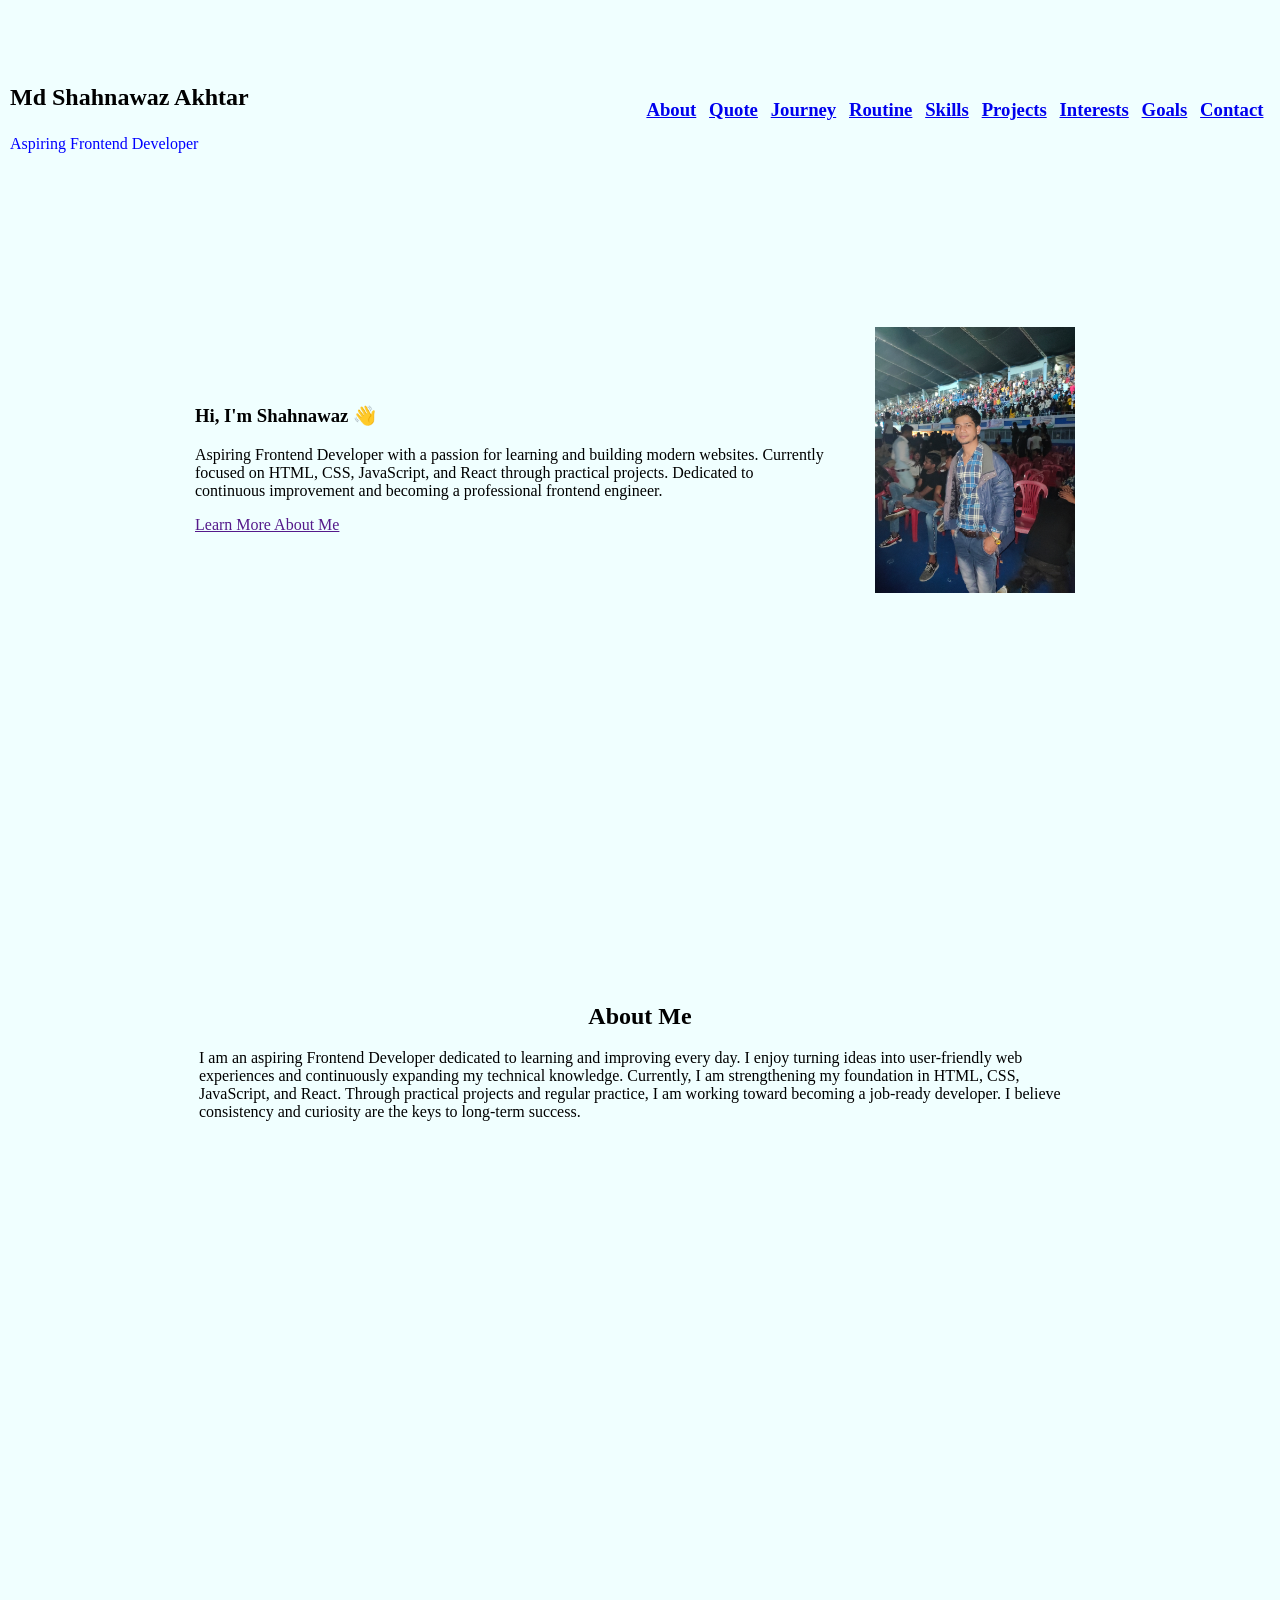
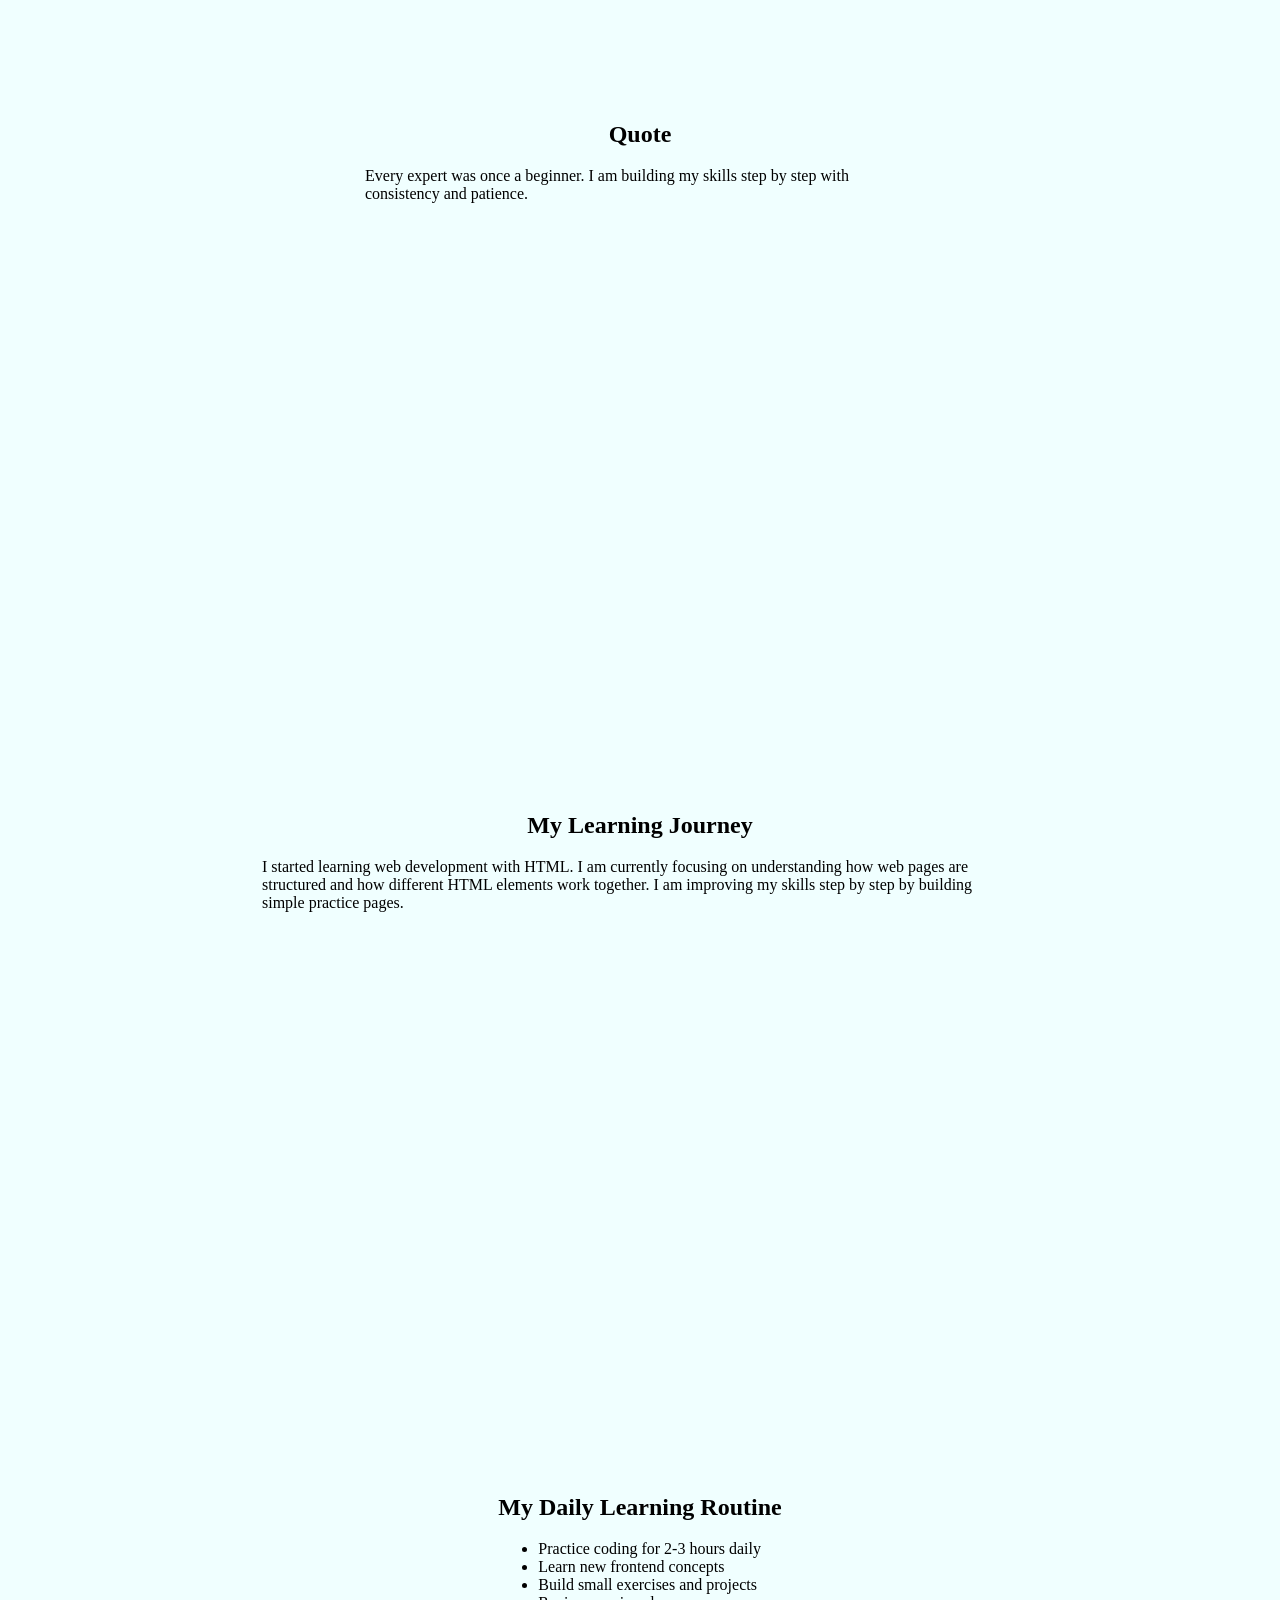
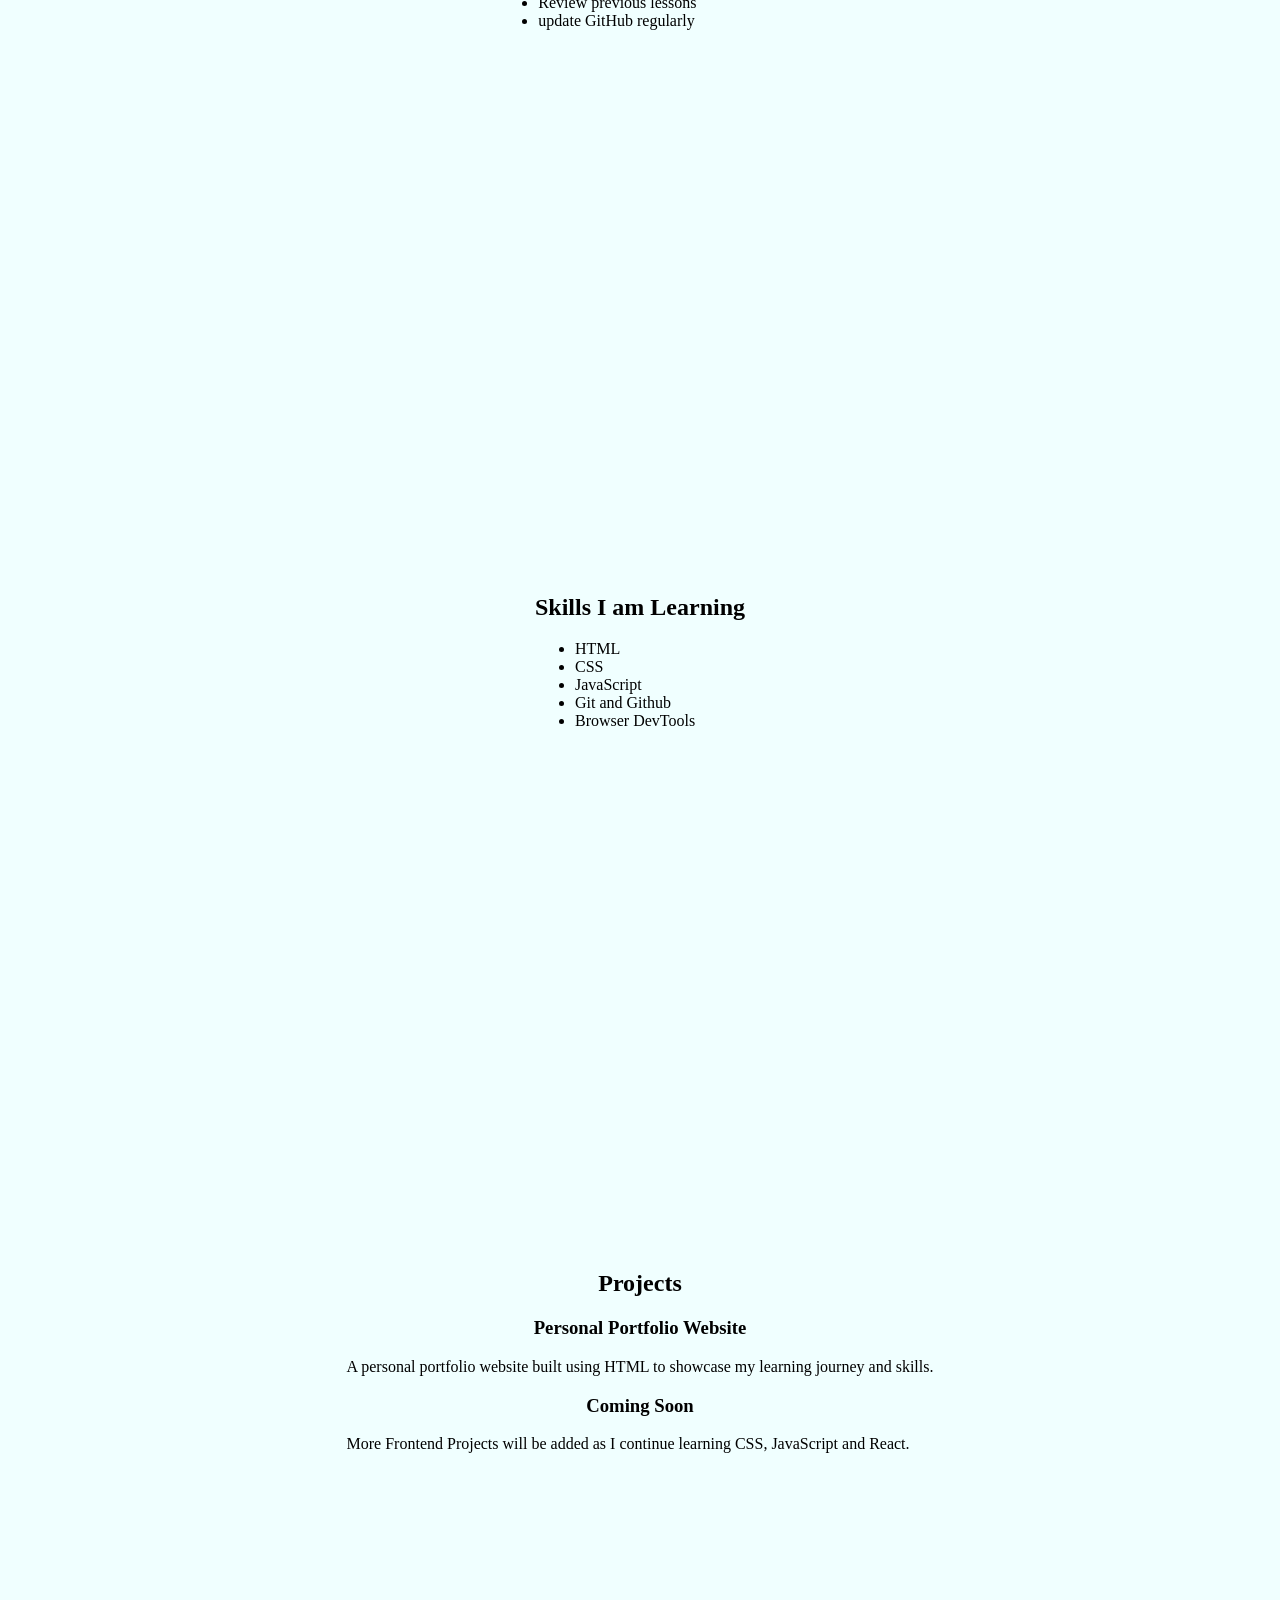
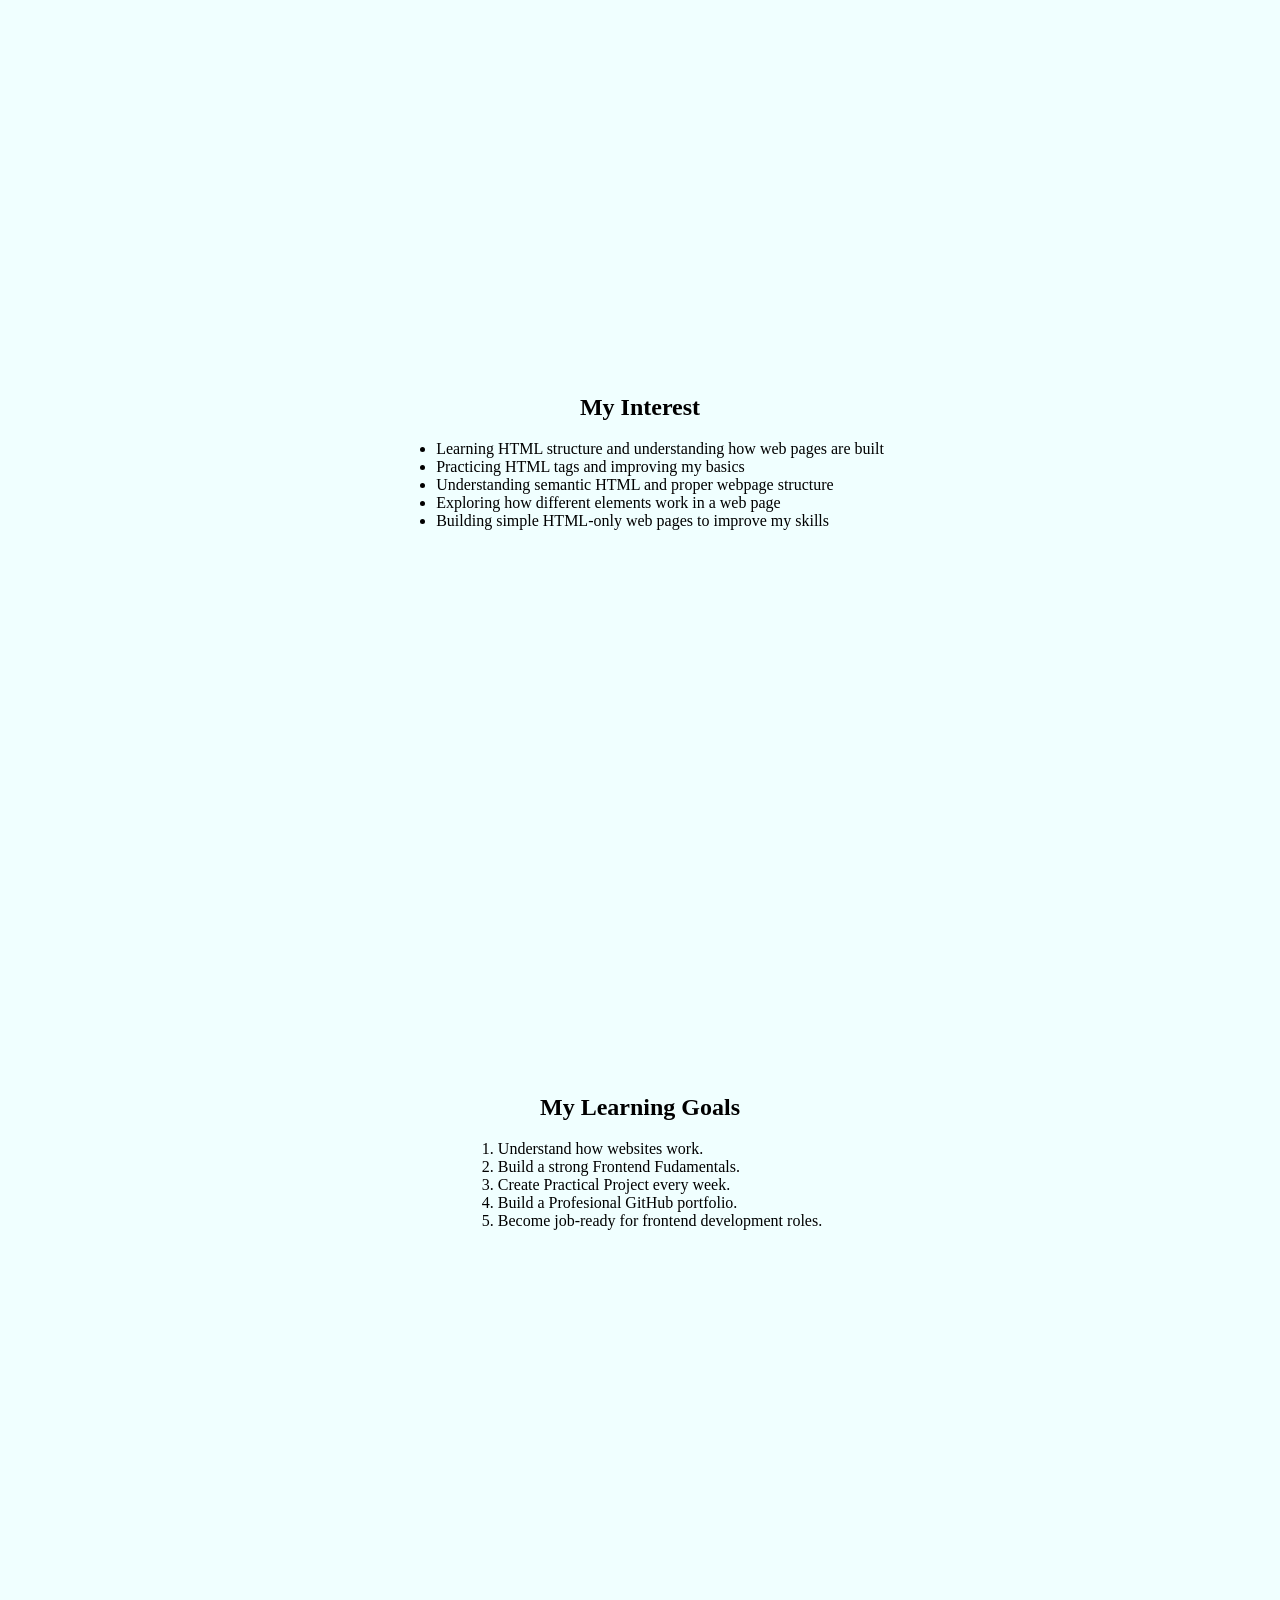
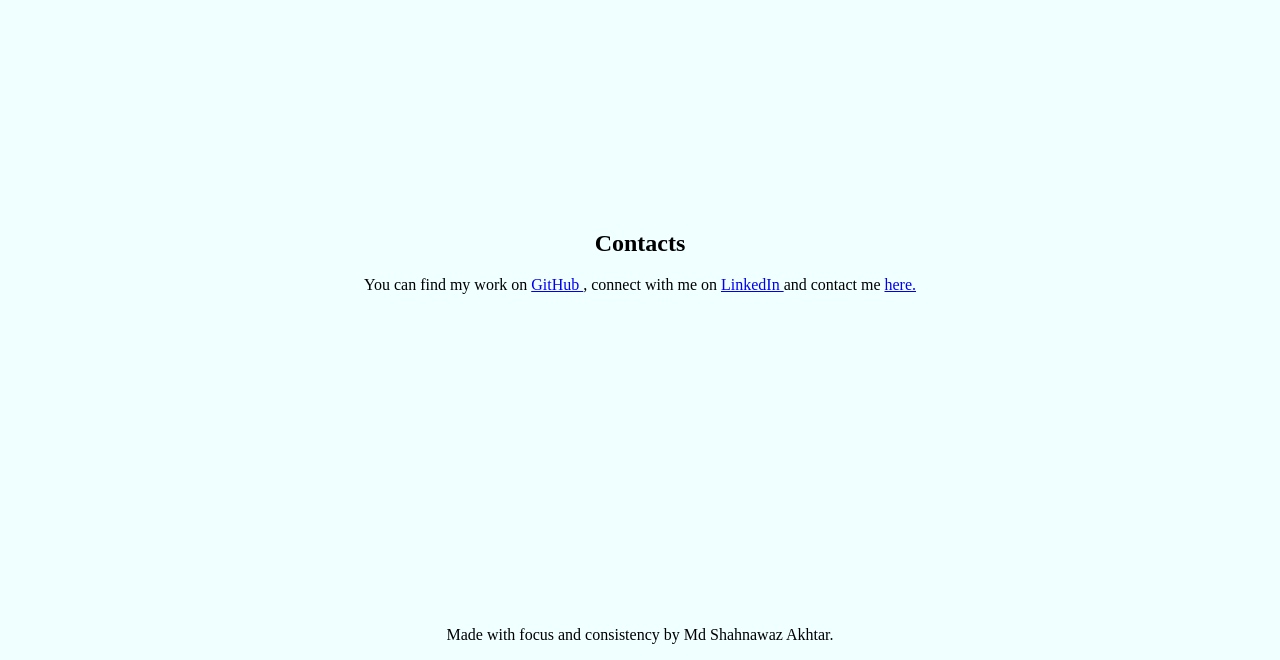
==== index.html @ ba1dcf4a "Added Portfolio" ====
<!DOCTYPE html>
<html lang="en">

<head> 
    
    <title>My Portfolio</title>
    
    <link rel="stylesheet" href="styles.css"/>

</head>

<body>

<header>

    <section>

        <p>Md Shahnawaz Akhtar</p>
        <p>Aspiring Frontend Developer</p>

    </section>

    <nav>
        <a href="#about">
            <h3>About</h3>
        </a>
        <a href="#quote">
            <h3>Quote</h3>
        </a>
        <a href="#journey">
            <h3>Journey</h3>
        </a>
        <a href="#routine">
            <h3>Routine</h3>
        </a>
        <a href="#skills">
            <h3>Skills</h3>
        </a>
        <a href="#projects">
            <h3>Projects</h3>
        </a>
        <a href="#interests">
            <h3>Interests</h3>
        </a>
        <a href="#goals">
            <h3>Goals</h3>
        </a>
        <a href="#contacts">
            <h3>Contact</h3>
        </a>
    </nav>


</header>

<main>
    
<section>

    <section>
        <h1>Hi, I'm Shahnawaz 👋</h1>
         <p>Aspiring Frontend Developer with a passion for learning and building modern websites. Currently focused on HTML, CSS, JavaScript, and React through practical projects. Dedicated to continuous improvement and becoming a professional frontend engineer.</p>
         <a href="">Learn More About Me</a>
    </section>

    <section>
        <img src="/assets/images/shahnaawaz.jpg" alt="Shahnawaz Akhtar"/>
    </section>

</section>

<section id="about">

    <section>
        <h2>About Me</h2>
        <p>I am an aspiring Frontend Developer dedicated to learning and improving every day. I enjoy turning ideas into user-friendly web experiences and continuously expanding my technical knowledge. Currently, I am strengthening my foundation in HTML, CSS, JavaScript, and React. Through practical projects and regular practice, I am working toward becoming a job-ready developer. I believe consistency and curiosity are the keys to long-term success.</p>
    </section>

</section>

<section id="quote">

    <section>

        <h2>Quote</h2>
        <blockquote>
            <p>Every expert was once a beginner. I am building my skills step by step with consistency and patience.</p>
        </blockquote>
 
    </section>

</section>

<section id="journey">

    <section>

        <h2>My Learning Journey</h2>
        <p>I started learning web development with HTML. I am currently focusing on understanding how web pages are structured and how different HTML elements work together. I am improving my skills step by step by building simple practice pages.</p>
    
    </section>

 </section>   

 <section id="routine">

    <section>

        <h2>My Daily Learning Routine</h2>
        <ul>
            <li>Practice coding for 2-3 hours daily</li>
            <li>Learn new frontend concepts</li>
            <li>Build small exercises and projects</li>
            <li>Review previous lessons</li>
            <li>update GitHub regularly</li>
        </ul>
    </section>    

 </section>   


<section id="skills">

    <section>
    <h2>Skills I am Learning</h2>

    <ul>
        <li>HTML</li>
        <li>CSS</li>
        <li>JavaScript</li>
        <li>Git and Github</li>
        <li>Browser DevTools</li>
    </ul>
    </section>

</section>

<section id="projects">

    <section>

        <h2>Projects</h2>

        <article>
            <h3>Personal Portfolio Website</h3>
            <p>A personal portfolio website built using HTML to showcase my learning journey and skills.</p>
        </article>

        <article>
            <h3>Coming Soon</h3>
            <p>More Frontend Projects will be added as I continue learning CSS, JavaScript and React.</p>
        </article>
        
    </section>

</section>

<section id="interests">

    <section>

        <h2>My Interest</h2>

    <ul>
        <li>Learning HTML structure and understanding how web pages are built</li>
        <li>Practicing HTML tags and improving my basics</li>
        <li>Understanding semantic HTML and proper webpage structure</li>
        <li>Exploring how different elements work in a web page</li>
        <li>Building simple HTML-only web pages to improve my skills</li>
    </ul>

    </section>

</section>

<section id="goals">

    <section>

         <h2>My Learning Goals</h2>

    <ol>
        <li>Understand how websites work.</li>
        <li>Build a strong Frontend Fudamentals.</li>
        <li>Create Practical Project every week.</li>
        <li>Build a Profesional GitHub portfolio.</li>
        <li>Become job-ready for frontend development roles.</li>
    </ol>

    </section>

</section>

<section id="contacts">

    <section>

    <h2>Contacts</h2>
    <p>
        You can find my work on 
        <a href="https://github.com/mdshahnawazakhtar1478-cmyk" target="_blank" rel="noopener noreferrer">
            GitHub
        </a>
        , connect with me on 
        <a href="https://www.linkedin.com/in/md-shahnawaz-akhtar-9a1b4a1b7/" target="_blank" rel="noopener noreferrer">
            LinkedIn
        </a>
        and contact me
        <a href="contact.html" target="_blank" rel="noopener noreferrer">
            here.
        </a>
    </p>

    </section>

</section>    

</main>

<footer>

    <p>Made with focus and consistency by Md Shahnawaz Akhtar.</p>

</footer>

</body>

</html>
---- styles.css ----
* {
    background-color:azure;
 }

 body {
    margin:10px;
 }
 
 /** header start **/

  header {
    width: 100%;
    height: 200px;
    display: flex;
    align-items: center;
}

header > section:first-child {
    width:50%;
    height:100px;
}

header > section:first-child > p:first-child {
    font-weight: bold;
    font-size:24px;
}

header > section:first-child > p:nth-child(2) {
    color: blue;
}

header > nav {
    width:50%;
    height:100px;
    display:flex;
    align-items:center;
    justify-content:space-around;
}
/**header end **/

/**hero section start **/

main > section:first-child {
    width: 100%;
    height: 500px;
    display: flex;
    align-items: center;
    justify-content: center;
}

main > section:first-child > section:first-child {
     width:50%;
     height:min-content;
     padding:10px 20px 10px 10px;
}

main > section:first-child > section:nth-child(2) {
     width:200px;
     height:267px;
     margin:10px 10px 10px 20px;
     padding:10px;
}   

main > section:first-child > section:nth-child(2) > img {
    width:200px;
    height:auto;
}
/**hero section end **/

/**about section start **/

main > section:nth-child(2) {
    width: 100%;
    height: 700px;
    display: flex;
    align-items: center;
    justify-content: center;
}

main > section:nth-child(2) > section:first-child {
     width:70%;
}

main > section:nth-child(2) > section:first-child > h2 {
     text-align:center;
}
/** about section end **/


/** quote section start **/

main > section:nth-child(3) {
    width: 100%;
    height: 700px;
    display: flex;
    align-items: center;
    justify-content: center;
}

main > section:nth-child(3) > section:first-child {
     width:50%
}

main > section:nth-child(3) > section:first-child > h2 {
     text-align:center
}
/** quote section end **/

/** Journey section start **/

main > section:nth-child(4) {
    width: 100%;
    height: 700px;
    display: flex;
    align-items: center;
    justify-content: center;
}

main > section:nth-child(4) > section:first-child {
    width:60%;
}

main > section:nth-child(4) > section:first-child > h2 {
    text-align:center;
}
/** Journey section end **/

/** Routine section start **/

main > section:nth-child(5) {
    width: 100%;
    height: 700px;
    display: flex;
    align-items: center;
    justify-content: center;
}

main > section:nth-child(5) > section:first-child {
     width:fit-content;
}
 /**Rotine section end **/

 /** Skill section start **/

 main > section:nth-child(6) {
    width: 100%;
    height: 700px;
    display: flex;
    align-items: center;
    justify-content: center;
 }

 main > section:nth-child(6) > section:first-child {
    width:fit-content;
 }
 /**Skill section end **/

 /** Projects section start **/

 main > section:nth-child(7) {
    width: 100%;
    height: 700px;
    display: flex;
    align-items: center;
    justify-content: center;
 }

 main > section:nth-child(7) > section:first-child {
    width:fit-content;
 }

 main > section:nth-child(7) > section:first-child > h2,h3 {
    text-align: center;
 }
 /**projects section end **/

 /** Interest section start **/

 main > section:nth-child(8) {
    width: 100%;
    height: 700px;
    display: flex;
    align-items: center;
    justify-content: center;
 }

 main > section:nth-child(8) > section:first-child {
    width:fit-content;
 }

 main > section:nth-child(8) > section:first-child > h2 {
    text-align:center;
 }
 /** Interest section end **/

  /**Goals section start **/

  main > section:nth-child(9) {
    width: 100%;
    height: 700px;
    display: flex;
    align-items: center;
    justify-content: center;
 }

 main > section:nth-child(9) > section:first-child {
    width:fit-content;
 }

 main > section:nth-child(9) > section:first-child > h2 {
    text-align:center;
 }
/**Goals section end **/

/**Contacts section start **/

main > section:nth-child(10) {
    width: 100%;
    height: 700px;
    display: flex;
    align-items: center;
    justify-content: center;
    flex-direction: column;
 }

 main > section:nth-child(10) > section:first-child {
    width:60%;
 }

 main > section:nth-child(10) > section:first-child > h2 {
    text-align:center;
 }

main > section:nth-child(10) > section:first-child > p {
    text-align:center;
}
/**Contacts section end **/

/**Footer section start **/

footer > p {
    text-align:center;
}
/**Footer section end **/
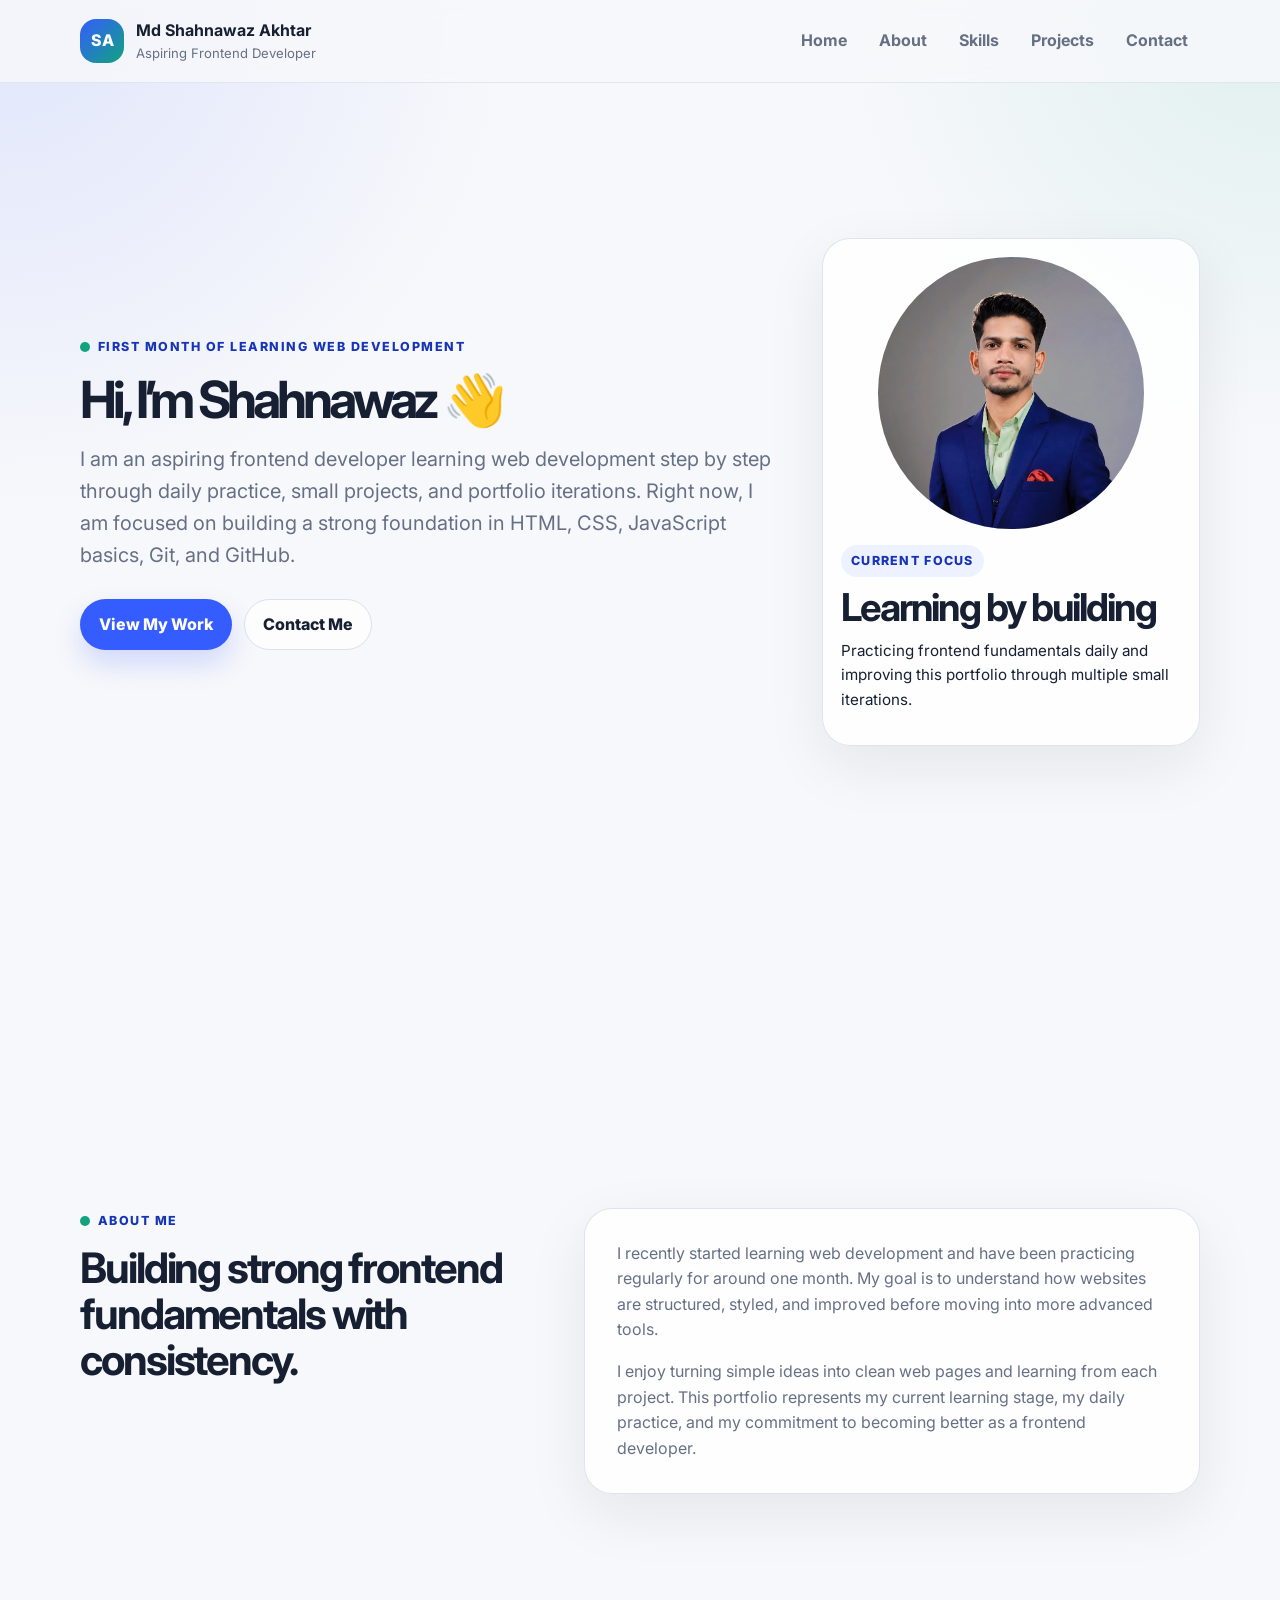
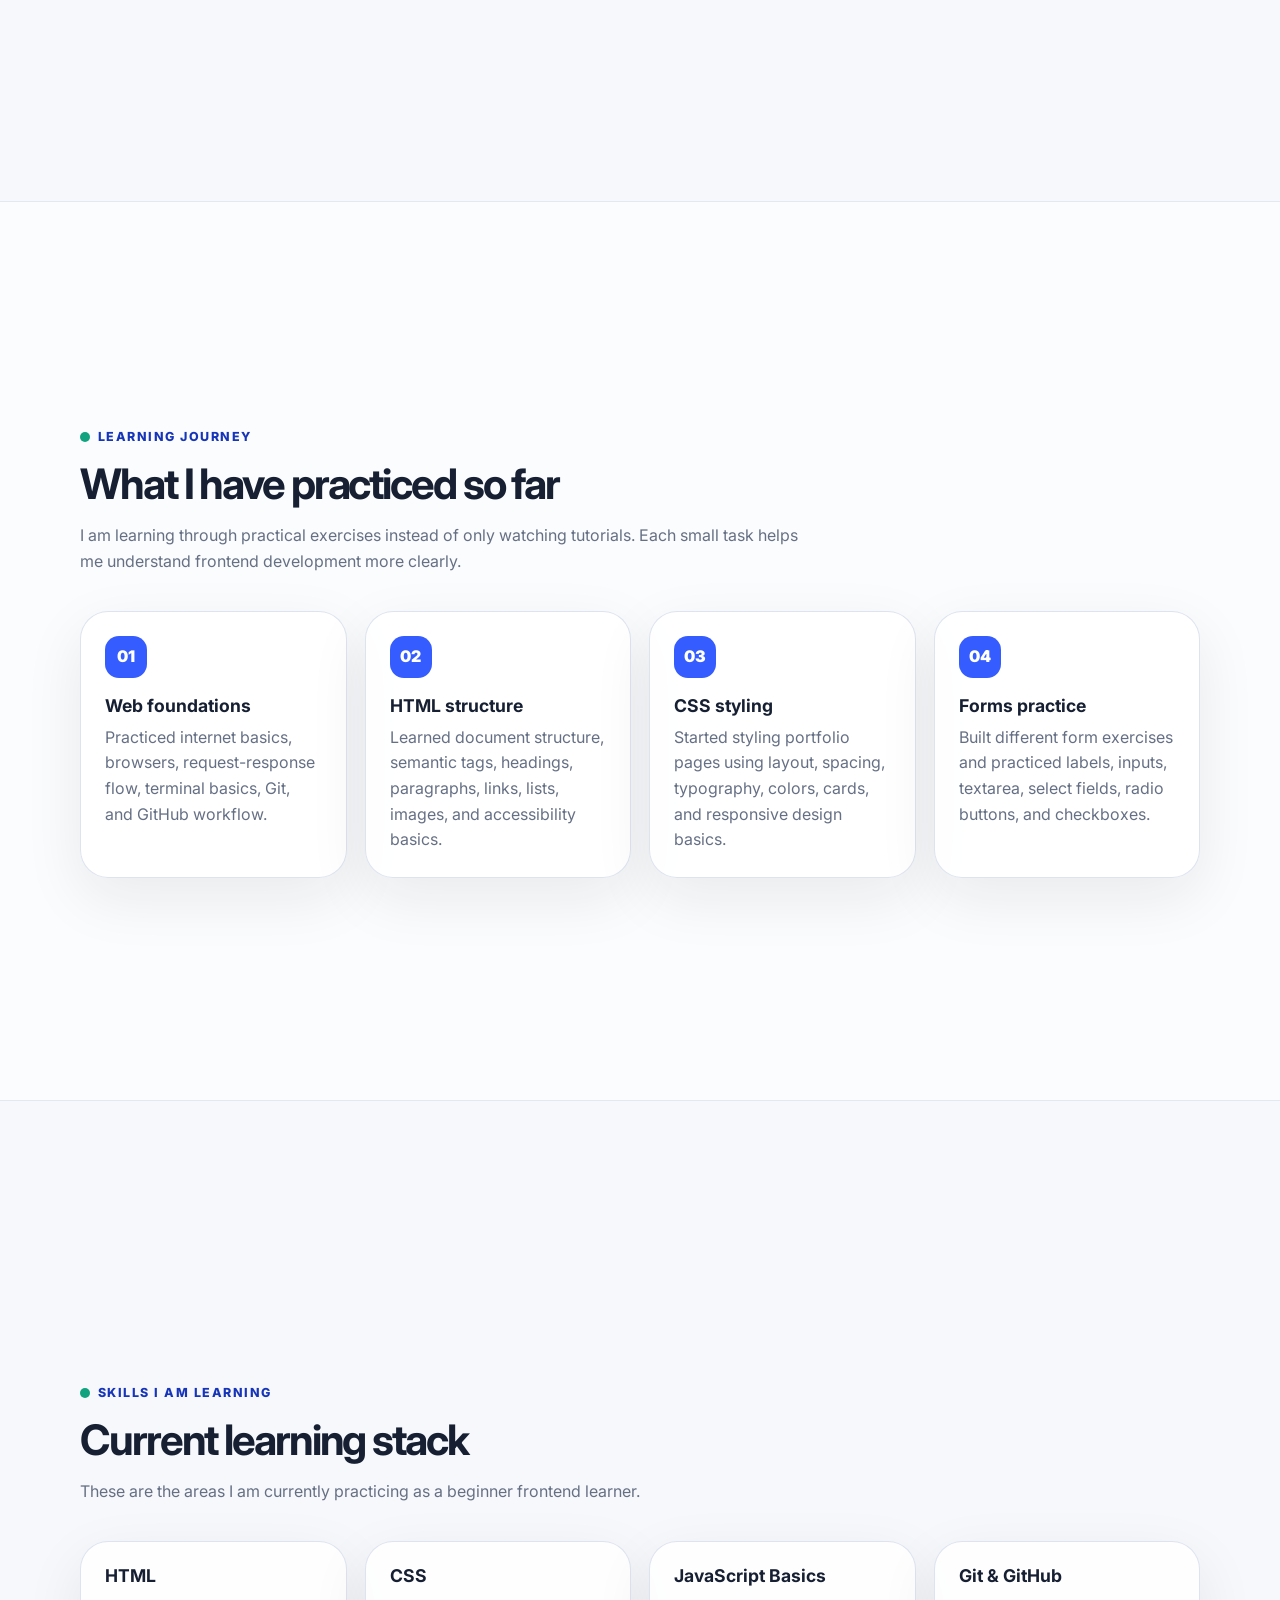
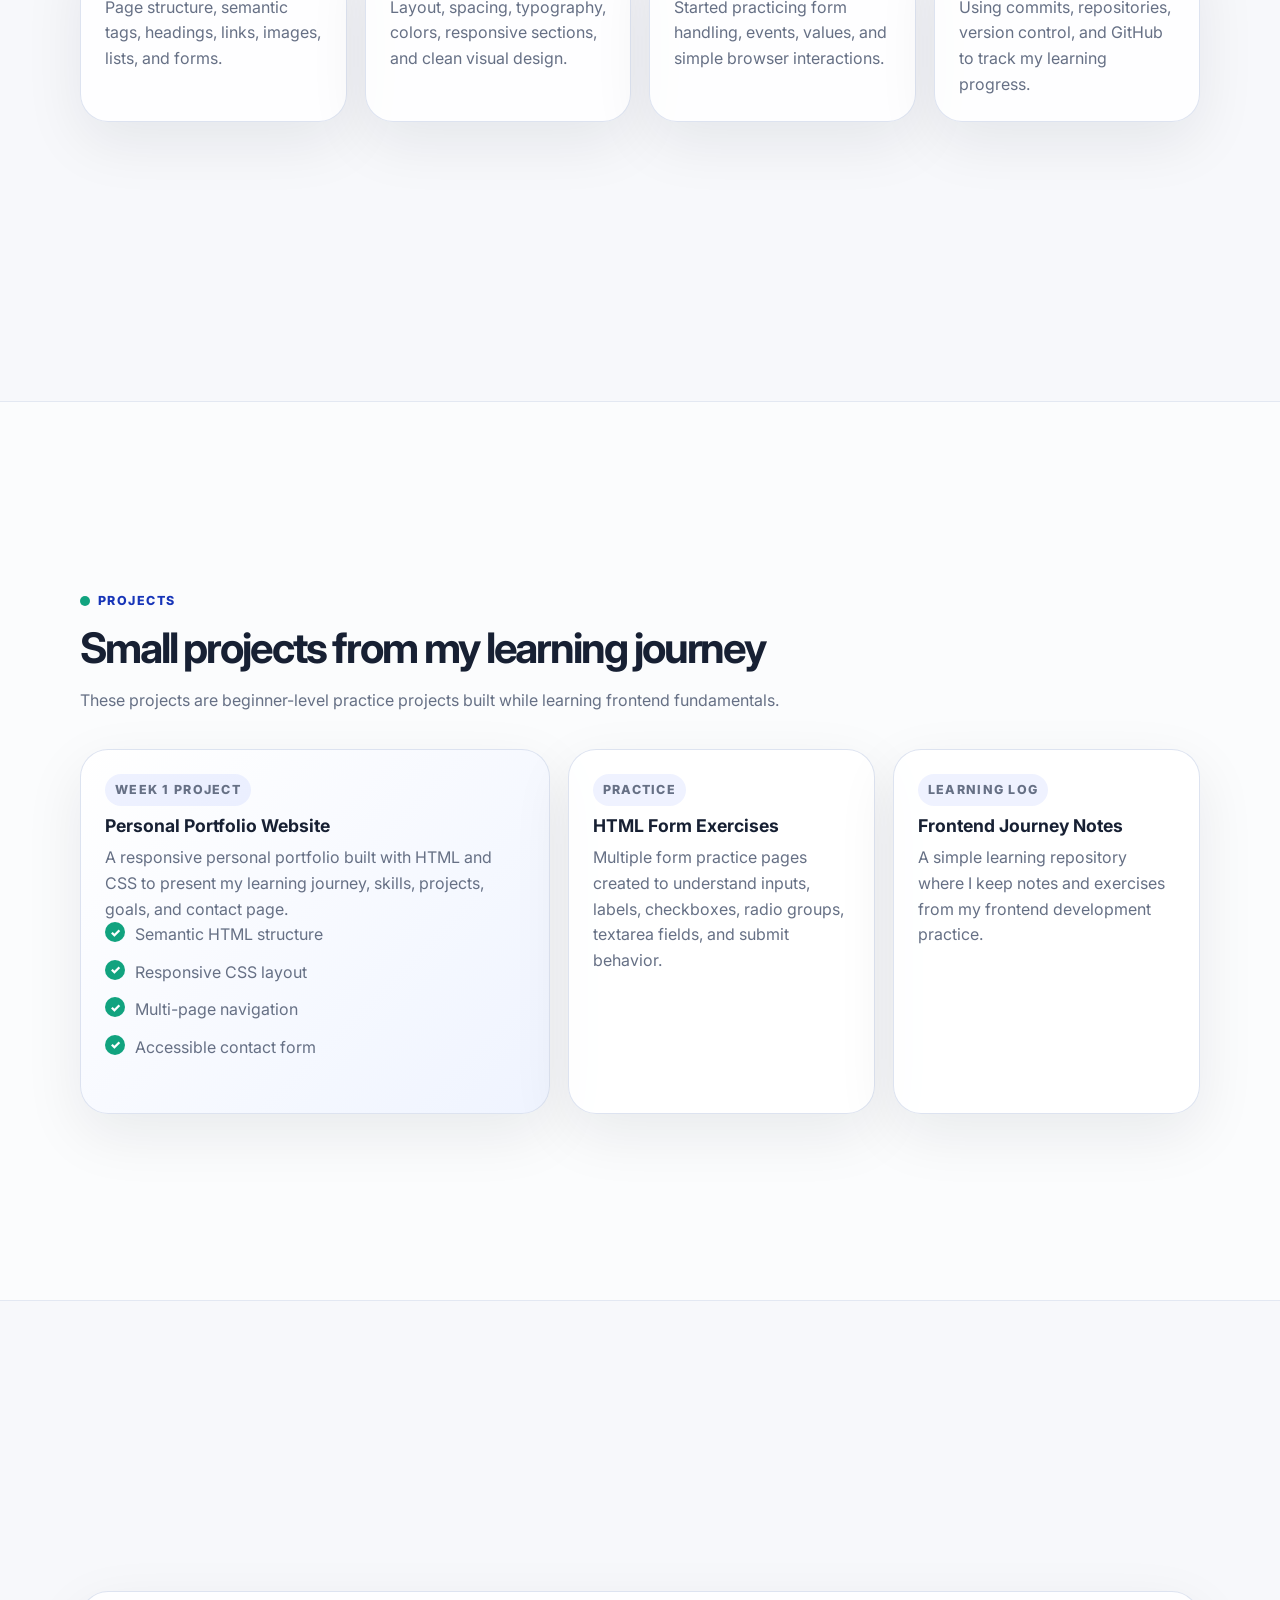
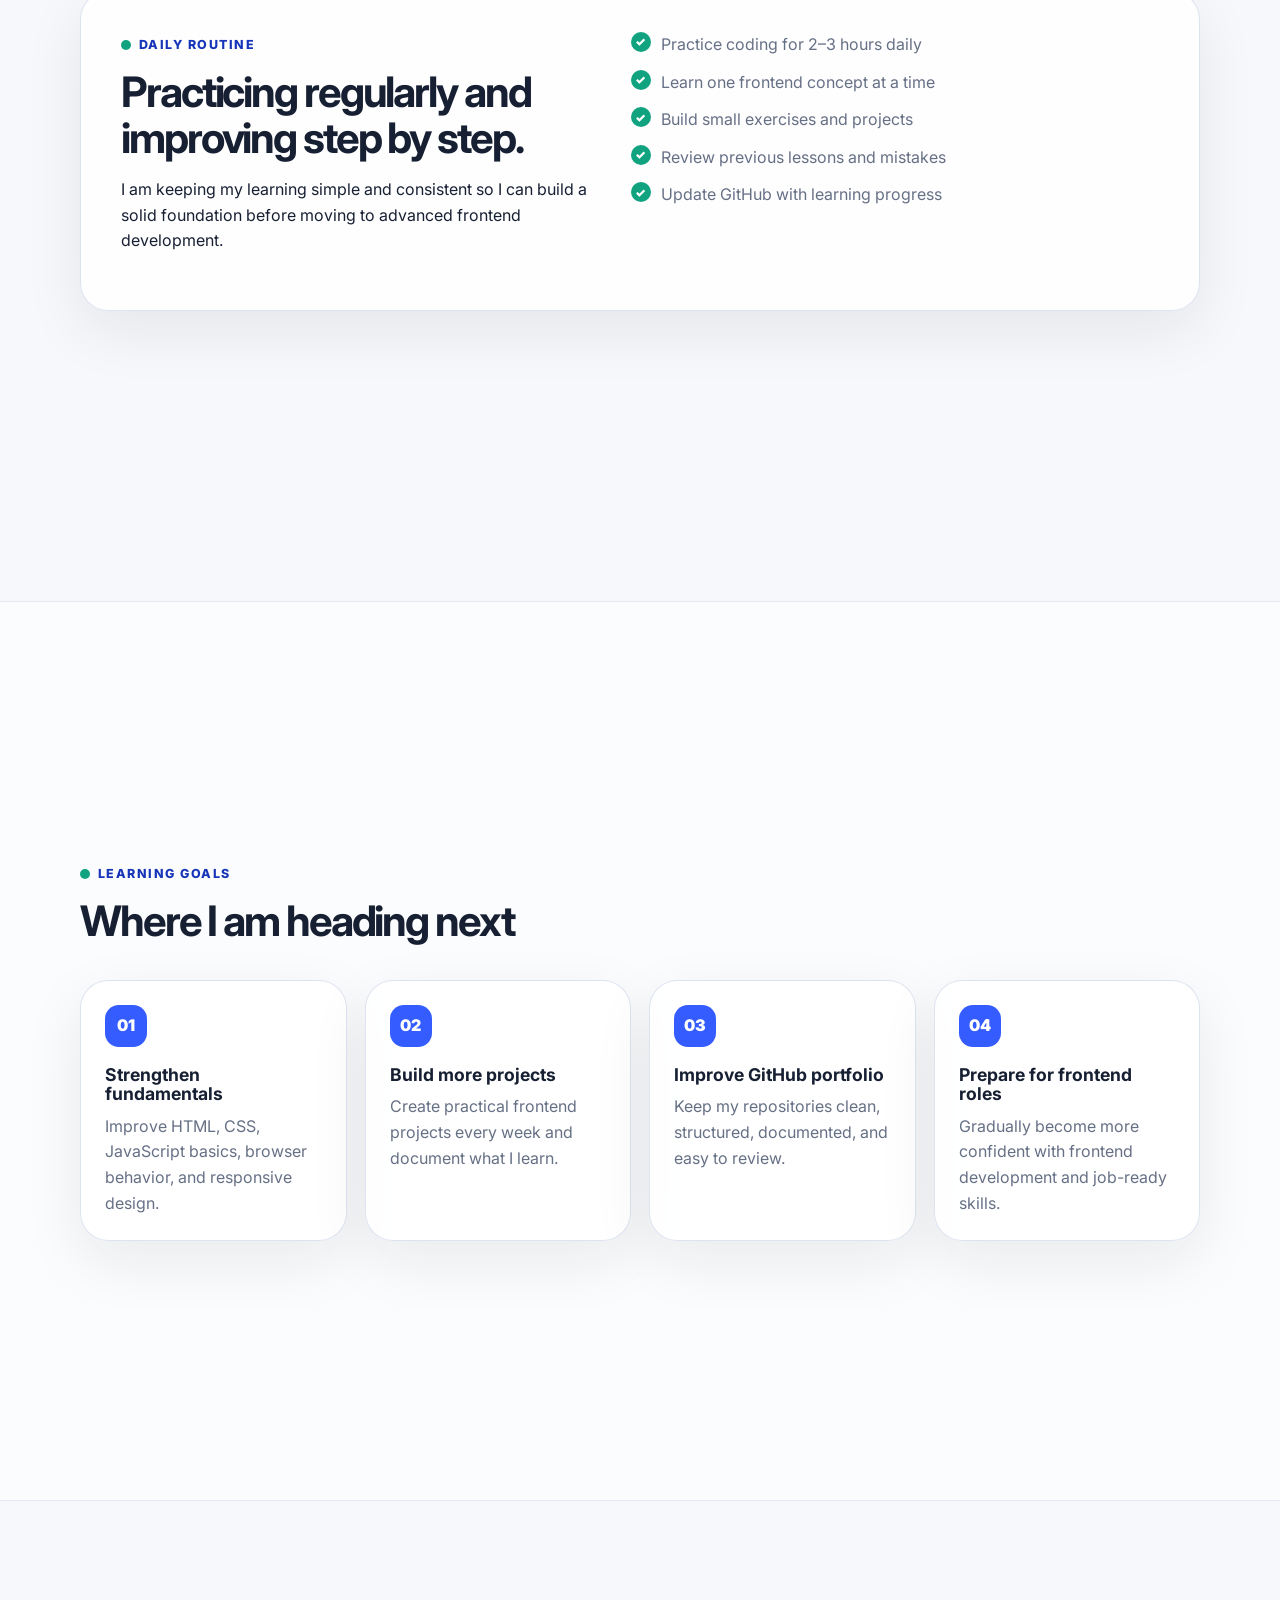
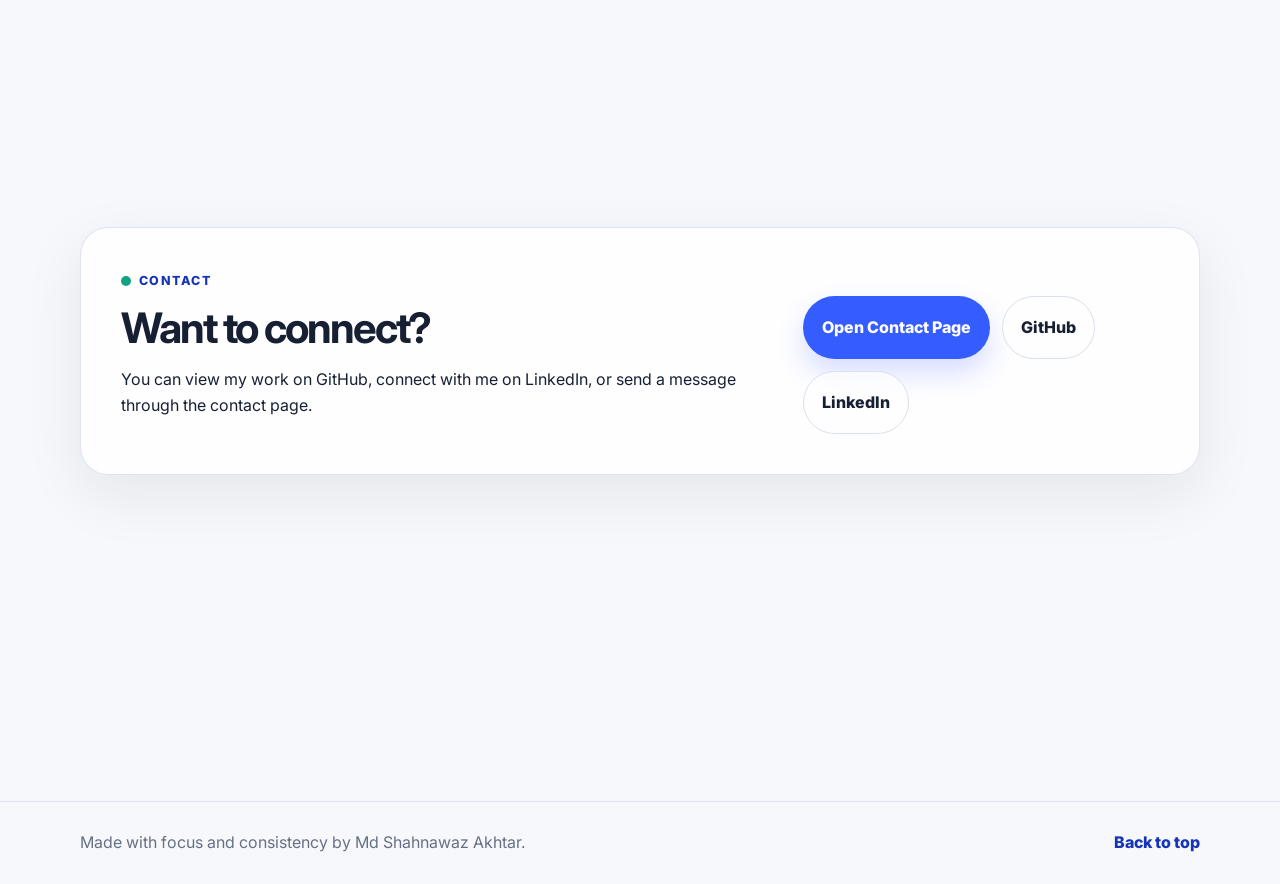
==== commit 8f6f81f1: "Entire portfolio code remove and paste to portfolio repo" ====
--- a/index.html
+++ b/index.html
@@ -1,227 +1,295 @@
 <!DOCTYPE html>
 <html lang="en">
 
-<head> 
-    
-    <title>My Portfolio</title>
-    
-    <link rel="stylesheet" href="styles.css"/>
-
+<head>
+  <meta charset="UTF-8" />
+  <meta name="viewport" content="width=device-width, initial-scale=1.0" />
+  <meta name="description" content="Portfolio of Md Shahnawaz Akhtar, an aspiring frontend developer learning HTML, CSS, JavaScript, and Git through daily practical projects." />
+  <title>Md Shahnawaz Akhtar | Aspiring Frontend Developer</title>
+  <link rel="preconnect" href="https://fonts.googleapis.com" />
+  <link rel="preconnect" href="https://fonts.gstatic.com" crossorigin />
+  <link href="https://fonts.googleapis.com/css2?family=Inter:wght@400;500;600;700;800&display=swap" rel="stylesheet" />
+  <link rel="stylesheet" href="styles.css" />
 </head>
 
 <body>
-
-<header>
-
-    <section>
-
-        <p>Md Shahnawaz Akhtar</p>
-        <p>Aspiring Frontend Developer</p>
-
-    </section>
-
-    <nav>
-        <a href="#about">
-            <h3>About</h3>
-        </a>
-        <a href="#quote">
-            <h3>Quote</h3>
-        </a>
-        <a href="#journey">
-            <h3>Journey</h3>
-        </a>
-        <a href="#routine">
-            <h3>Routine</h3>
-        </a>
-        <a href="#skills">
-            <h3>Skills</h3>
-        </a>
-        <a href="#projects">
-            <h3>Projects</h3>
-        </a>
-        <a href="#interests">
-            <h3>Interests</h3>
-        </a>
-        <a href="#goals">
-            <h3>Goals</h3>
-        </a>
-        <a href="#contacts">
-            <h3>Contact</h3>
-        </a>
-    </nav>
-
-
-</header>
-
-<main>
-    
-<section>
-
-    <section>
-        <h1>Hi, I'm Shahnawaz 👋</h1>
-         <p>Aspiring Frontend Developer with a passion for learning and building modern websites. Currently focused on HTML, CSS, JavaScript, and React through practical projects. Dedicated to continuous improvement and becoming a professional frontend engineer.</p>
-         <a href="">Learn More About Me</a>
-    </section>
-
-    <section>
-        <img src="/assets/images/shahnaawaz.jpg" alt="Shahnawaz Akhtar"/>
-    </section>
-
-</section>
-
-<section id="about">
-
-    <section>
-        <h2>About Me</h2>
-        <p>I am an aspiring Frontend Developer dedicated to learning and improving every day. I enjoy turning ideas into user-friendly web experiences and continuously expanding my technical knowledge. Currently, I am strengthening my foundation in HTML, CSS, JavaScript, and React. Through practical projects and regular practice, I am working toward becoming a job-ready developer. I believe consistency and curiosity are the keys to long-term success.</p>
-    </section>
-
-</section>
-
-<section id="quote">
-
-    <section>
-
-        <h2>Quote</h2>
-        <blockquote>
-            <p>Every expert was once a beginner. I am building my skills step by step with consistency and patience.</p>
-        </blockquote>
- 
-    </section>
-
-</section>
-
-<section id="journey">
-
-    <section>
-
-        <h2>My Learning Journey</h2>
-        <p>I started learning web development with HTML. I am currently focusing on understanding how web pages are structured and how different HTML elements work together. I am improving my skills step by step by building simple practice pages.</p>
-    
-    </section>
-
- </section>   
-
- <section id="routine">
-
-    <section>
-
-        <h2>My Daily Learning Routine</h2>
-        <ul>
-            <li>Practice coding for 2-3 hours daily</li>
-            <li>Learn new frontend concepts</li>
-            <li>Build small exercises and projects</li>
-            <li>Review previous lessons</li>
-            <li>update GitHub regularly</li>
+  <a class="skip-link" href="#main-content">Skip to main content</a>
+
+  <header class="site-header">
+
+    <div class="container header-content">
+      <a class="brand" href="index.html" aria-label="Md Shahnawaz Akhtar home">
+        <span class="brand-mark">SA</span>
+        <span>
+          <strong>Md Shahnawaz Akhtar</strong>
+          <small>Aspiring Frontend Developer</small>
+        </span>
+      </a>
+
+      <nav class="site-nav" aria-label="Main navigation">
+        <a href="index.html">Home</a>
+        <a href="#about">About</a>
+        <a href="#skills">Skills</a>
+        <a href="#projects">Projects</a>
+        <a href="contact.html">Contact</a>
+      </nav>
+
+    </div>
+
+  </header>
+
+  <main id="main-content">
+    <section class="hero section-padding" id="hero-section">
+      <div class="container hero-grid">
+        <div class="hero-copy">
+
+          <p class="eyebrow">First month of learning web development</p>
+          <h1>Hi, I’m Shahnawaz 👋</h1>
+          <p class="hero-text">
+            I am an aspiring frontend developer learning web development step by step through daily practice, small projects, and portfolio iterations. Right now, I am focused on building a strong foundation in HTML, CSS, JavaScript basics, Git, and GitHub.
+          </p>
+
+          <div class="hero-actions" aria-label="Primary actions">
+            <a class="button button-primary" href="#projects">View My Work</a>
+            <a class="button button-secondary" href="contact.html">Contact Me</a>
+
+          </div>
+        </div>
+
+        <div class="hero-card" aria-label="Profile summary card">
+          <img src="assets/images/profile.jpg" alt="Profile illustration for Md Shahnawaz Akhtar" />
+          <div>
+            <p class="card-label">Current focus</p>
+            <h2>Learning by building</h2>
+            <p>
+              Practicing frontend fundamentals daily and improving this portfolio through multiple small iterations.
+            </p>
+          </div>
+        </div>
+      </div>
+
+    </section>
+
+    <section class="section-padding" id="about">
+
+      <div class="container two-column">
+        <div>
+          <p class="eyebrow">About me</p>
+          <h2>Building strong frontend fundamentals with consistency.</h2>
+        </div>
+        <div class="content-card">
+          <p>
+            I recently started learning web development and have been practicing regularly for around one month. My goal is to understand how websites are structured, styled, and improved before moving into more advanced tools.
+          </p>
+
+          <p>
+            I enjoy turning simple ideas into clean web pages and learning from each project. This portfolio represents my current learning stage, my daily practice, and my commitment to becoming better as a frontend developer.
+          </p>
+        </div>
+      </div>
+    </section>
+
+    <section class="section-padding muted-section" id="journey">
+
+      <div class="container">
+        <div class="section-heading">
+          <p class="eyebrow">Learning journey</p>
+          <h2>What I have practiced so far</h2>
+          <p>
+            I am learning through practical exercises instead of only watching tutorials. Each small task helps me understand frontend development more clearly.
+          </p>
+        </div>
+
+        <div class="timeline" aria-label="Frontend learning timeline">
+          <article class="timeline-item">
+            <span>01</span>
+            <h3>Web foundations</h3>
+            <p>Practiced internet basics, browsers, request-response flow, terminal basics, Git, and GitHub workflow.</p>
+          </article>
+
+          <article class="timeline-item">
+            <span>02</span>
+            <h3>HTML structure</h3>
+            <p>Learned document structure, semantic tags, headings, paragraphs, links, lists, images, and accessibility basics.</p>
+          </article>
+
+          <article class="timeline-item">
+            <span>03</span>
+            <h3>CSS styling</h3>
+            <p>Started styling portfolio pages using layout, spacing, typography, colors, cards, and responsive design basics.</p>
+          </article>
+
+          <article class="timeline-item">
+            <span>04</span>
+            <h3>Forms practice</h3>
+            <p>Built different form exercises and practiced labels, inputs, textarea, select fields, radio buttons, and checkboxes.</p>
+          </article>
+        </div>
+      </div>
+
+    </section>
+
+    <section class="section-padding" id="skills">
+
+      <div class="container">
+        <div class="section-heading">
+          <p class="eyebrow">Skills I am learning</p>
+          <h2>Current learning stack</h2>
+          <p>These are the areas I am currently practicing as a beginner frontend learner.</p>
+        </div>
+
+        <div class="skills-grid">
+          <article class="skill-card">
+            <h3>HTML</h3>
+            <p>Page structure, semantic tags, headings, links, images, lists, and forms.</p>
+          </article>
+
+          <article class="skill-card">
+            <h3>CSS</h3>
+            <p>Layout, spacing, typography, colors, responsive sections, and clean visual design.</p>
+          </article>
+
+          <article class="skill-card">
+            <h3>JavaScript Basics</h3>
+            <p>Started practicing form handling, events, values, and simple browser interactions.</p>
+          </article>
+
+          <article class="skill-card">
+            <h3>Git & GitHub</h3>
+            <p>Using commits, repositories, version control, and GitHub to track my learning progress.</p>
+          </article>
+
+        </div>
+      </div>
+    </section>
+
+    <section class="section-padding muted-section" id="projects">
+
+      <div class="container">
+        <div class="section-heading">
+          <p class="eyebrow">Projects</p>
+          <h2>Small projects from my learning journey</h2>
+          <p>These projects are beginner-level practice projects built while learning frontend fundamentals.</p>
+        </div>
+
+        <div class="project-grid">
+          <article class="project-card featured-project">
+            <div>
+              <p class="project-tag">Week 1 project</p>
+              <h3>Personal Portfolio Website</h3>
+              <p>
+                A responsive personal portfolio built with HTML and CSS to present my learning journey, skills, projects, goals, and contact page.
+              </p>
+            </div>
+
+            <ul>
+              <li>Semantic HTML structure</li>
+              <li>Responsive CSS layout</li>
+              <li>Multi-page navigation</li>
+              <li>Accessible contact form</li>
+            </ul>
+          </article>
+
+          <article class="project-card">
+            <p class="project-tag">Practice</p>
+            <h3>HTML Form Exercises</h3>
+            <p>
+              Multiple form practice pages created to understand inputs, labels, checkboxes, radio groups, textarea fields, and submit behavior.
+            </p>
+          </article>
+
+          <article class="project-card">
+            <p class="project-tag">Learning log</p>
+            <h3>Frontend Journey Notes</h3>
+            <p>
+              A simple learning repository where I keep notes and exercises from my frontend development practice.
+            </p>
+          </article>
+        </div>
+      </div>
+
+    </section>
+
+    <section class="section-padding" id="routine">
+      <div class="container split-panel">
+        <div>
+          <p class="eyebrow">Daily routine</p>
+          <h2>Practicing regularly and improving step by step.</h2>
+          <p>
+            I am keeping my learning simple and consistent so I can build a solid foundation before moving to advanced frontend development.
+          </p>
+        </div>
+        <ul class="check-list">
+          <li>Practice coding for 2–3 hours daily</li>
+          <li>Learn one frontend concept at a time</li>
+          <li>Build small exercises and projects</li>
+          <li>Review previous lessons and mistakes</li>
+          <li>Update GitHub with learning progress</li>
         </ul>
-    </section>    
-
- </section>   
-
-
-<section id="skills">
-
-    <section>
-    <h2>Skills I am Learning</h2>
-
-    <ul>
-        <li>HTML</li>
-        <li>CSS</li>
-        <li>JavaScript</li>
-        <li>Git and Github</li>
-        <li>Browser DevTools</li>
-    </ul>
-    </section>
-
-</section>
-
-<section id="projects">
-
-    <section>
-
-        <h2>Projects</h2>
-
-        <article>
-            <h3>Personal Portfolio Website</h3>
-            <p>A personal portfolio website built using HTML to showcase my learning journey and skills.</p>
-        </article>
-
-        <article>
-            <h3>Coming Soon</h3>
-            <p>More Frontend Projects will be added as I continue learning CSS, JavaScript and React.</p>
-        </article>
+      </div>
+    </section>
+
+    <section class="section-padding muted-section" id="goals">
+
+      <div class="container">
+        <div class="section-heading">
+          <p class="eyebrow">Learning goals</p>
+          <h2>Where I am heading next</h2>
+        </div>
+
+        <div class="goal-grid">
+          <article class="goal-card">
+            <span>01</span>
+            <h3>Strengthen fundamentals</h3>
+            <p>Improve HTML, CSS, JavaScript basics, browser behavior, and responsive design.</p>
+          </article>
+          <article class="goal-card">
+            <span>02</span>
+            <h3>Build more projects</h3>
+            <p>Create practical frontend projects every week and document what I learn.</p>
+          </article>
+          <article class="goal-card">
+            <span>03</span>
+            <h3>Improve GitHub portfolio</h3>
+            <p>Keep my repositories clean, structured, documented, and easy to review.</p>
+          </article>
+          <article class="goal-card">
+            <span>04</span>
+            <h3>Prepare for frontend roles</h3>
+            <p>Gradually become more confident with frontend development and job-ready skills.</p>
+          </article>
+        </div>
+      </div>
+
+    </section>
+
+    <section class="section-padding contact-preview" id="contact-preview">
+      <div class="container contact-preview-card">
+        <div>
+          <p class="eyebrow">Contact</p>
+          <h2>Want to connect?</h2>
+          <p>
+            You can view my work on GitHub, connect with me on LinkedIn, or send a message through the contact page.
+          </p>
+        </div>
+
+        <div class="contact-actions">
+          <a class="button button-primary" href="contact.html">Open Contact Page</a>
+          <a class="button button-secondary" href="https://github.com/mdshahnawazakhtar1478-cmyk" target="_blank" rel="noopener noreferrer">GitHub</a>
+          <a class="button button-secondary" href="https://www.linkedin.com/in/md-shahnawaz-akhtar-9a1b4a1b7/" target="_blank" rel="noopener noreferrer">LinkedIn</a>
+        </div>
+      </div>
+    </section>
+  </main>
+
+  <footer class="site-footer">
+
+    <div class="container footer-content">
+      <p>Made with focus and consistency by Md Shahnawaz Akhtar.</p>
+      <a href="index.html">Back to top</a>
+    </div>
         
-    </section>
-
-</section>
-
-<section id="interests">
-
-    <section>
-
-        <h2>My Interest</h2>
-
-    <ul>
-        <li>Learning HTML structure and understanding how web pages are built</li>
-        <li>Practicing HTML tags and improving my basics</li>
-        <li>Understanding semantic HTML and proper webpage structure</li>
-        <li>Exploring how different elements work in a web page</li>
-        <li>Building simple HTML-only web pages to improve my skills</li>
-    </ul>
-
-    </section>
-
-</section>
-
-<section id="goals">
-
-    <section>
-
-         <h2>My Learning Goals</h2>
-
-    <ol>
-        <li>Understand how websites work.</li>
-        <li>Build a strong Frontend Fudamentals.</li>
-        <li>Create Practical Project every week.</li>
-        <li>Build a Profesional GitHub portfolio.</li>
-        <li>Become job-ready for frontend development roles.</li>
-    </ol>
-
-    </section>
-
-</section>
-
-<section id="contacts">
-
-    <section>
-
-    <h2>Contacts</h2>
-    <p>
-        You can find my work on 
-        <a href="https://github.com/mdshahnawazakhtar1478-cmyk" target="_blank" rel="noopener noreferrer">
-            GitHub
-        </a>
-        , connect with me on 
-        <a href="https://www.linkedin.com/in/md-shahnawaz-akhtar-9a1b4a1b7/" target="_blank" rel="noopener noreferrer">
-            LinkedIn
-        </a>
-        and contact me
-        <a href="contact.html" target="_blank" rel="noopener noreferrer">
-            here.
-        </a>
-    </p>
-
-    </section>
-
-</section>    
-
-</main>
-
-<footer>
-
-    <p>Made with focus and consistency by Md Shahnawaz Akhtar.</p>
-
-</footer>
+  </footer>
 
 </body>
 
--- a/styles.css
+++ b/styles.css
@@ -1,244 +1,508 @@
- * {
-    background-color:azure;
- }
-
- body {
-    margin:10px;
- }
- 
- /** header start **/
-
-  header {
-    width: 100%;
-    height: 200px;
-    display: flex;
-    align-items: center;
-}
-
-header > section:first-child {
-    width:50%;
-    height:100px;
-}
-
-header > section:first-child > p:first-child {
-    font-weight: bold;
-    font-size:24px;
-}
-
-header > section:first-child > p:nth-child(2) {
-    color: blue;
-}
-
-header > nav {
-    width:50%;
-    height:100px;
+/* =========================
+   Base styles
+========================= */
+:root {
+  --color-bg: #f7f8fb;
+  --color-surface: #ffffff;
+  --color-surface-soft: #eef3ff;
+  --color-text: #172033;
+  --color-muted: #667085;
+  --color-border: #d9e0ee;
+  --color-primary: #355cff;
+  --color-primary-dark: #1735b8;
+  --color-accent: #11a37f;
+  --shadow-soft: 0 20px 60px rgba(15, 23, 42, 0.08);
+  --radius-lg: 28px;
+  --radius-md: 18px;
+  --radius-sm: 12px;
+  --container-width: 1120px;
+}
+
+* {
+  box-sizing: border-box;
+}
+
+html {
+  scroll-behavior: smooth;
+}
+
+body {
+  margin: 0;
+  font-family: "Inter", Arial, sans-serif;
+  line-height: 1.6;
+  color: var(--color-text);
+  background:
+    radial-gradient(circle at top left, rgba(53, 92, 255, 0.12), transparent 32rem),
+    radial-gradient(circle at top right, rgba(17, 163, 127, 0.1), transparent 28rem),
+    var(--color-bg);
+}
+
+img {
+  max-width: 100%;
+  height: auto;
+  display: block;
+}
+
+a {
+  color: inherit;
+}
+
+p,
+ul,
+ol {
+  margin-top: 0;
+}
+
+h1,
+h2,
+h3 {
+  margin: 0 0 16px;
+  line-height: 1.1;
+}
+
+h1 {
+    font-size: clamp(32px,4vw, 74px);
+    letter-spacing: -0.08em;
+}
+
+h2 {
+    font-size: clamp(32px, 4vw, 42px);
+    letter-spacing: -0.05em;
+}
+
+h3 {
+  font-size: 17.6px;
+}
+
+.container {
+  width: min(92%, var(--container-width));
+  margin: 0 auto;
+}
+
+.narrow-container {
+  max-width: 760px;
+}
+
+section{
+    min-height: 100vh;
     display:flex;
     align-items:center;
-    justify-content:space-around;
-}
-/**header end **/
-
-/**hero section start **/
-
-main > section:first-child {
-    width: 100%;
-    height: 500px;
-    display: flex;
-    align-items: center;
-    justify-content: center;
-}
-
-main > section:first-child > section:first-child {
-     width:50%;
-     height:min-content;
-     padding:10px 20px 10px 10px;
-}
-
-main > section:first-child > section:nth-child(2) {
-     width:200px;
-     height:267px;
-     margin:10px 10px 10px 20px;
-     padding:10px;
-}   
-
-main > section:first-child > section:nth-child(2) > img {
-    width:200px;
-    height:auto;
-}
-/**hero section end **/
-
-/**about section start **/
-
-main > section:nth-child(2) {
-    width: 100%;
-    height: 700px;
-    display: flex;
-    align-items: center;
-    justify-content: center;
-}
-
-main > section:nth-child(2) > section:first-child {
-     width:70%;
-}
-
-main > section:nth-child(2) > section:first-child > h2 {
-     text-align:center;
-}
-/** about section end **/
-
-
-/** quote section start **/
-
-main > section:nth-child(3) {
-    width: 100%;
-    height: 700px;
-    display: flex;
-    align-items: center;
-    justify-content: center;
-}
-
-main > section:nth-child(3) > section:first-child {
-     width:50%
-}
-
-main > section:nth-child(3) > section:first-child > h2 {
-     text-align:center
-}
-/** quote section end **/
-
-/** Journey section start **/
-
-main > section:nth-child(4) {
-    width: 100%;
-    height: 700px;
-    display: flex;
-    align-items: center;
-    justify-content: center;
-}
-
-main > section:nth-child(4) > section:first-child {
-    width:60%;
-}
-
-main > section:nth-child(4) > section:first-child > h2 {
-    text-align:center;
-}
-/** Journey section end **/
-
-/** Routine section start **/
-
-main > section:nth-child(5) {
-    width: 100%;
-    height: 700px;
-    display: flex;
-    align-items: center;
-    justify-content: center;
-}
-
-main > section:nth-child(5) > section:first-child {
-     width:fit-content;
-}
- /**Rotine section end **/
-
- /** Skill section start **/
-
- main > section:nth-child(6) {
-    width: 100%;
-    height: 700px;
-    display: flex;
-    align-items: center;
-    justify-content: center;
- }
-
- main > section:nth-child(6) > section:first-child {
-    width:fit-content;
- }
- /**Skill section end **/
-
- /** Projects section start **/
-
- main > section:nth-child(7) {
-    width: 100%;
-    height: 700px;
-    display: flex;
-    align-items: center;
-    justify-content: center;
- }
-
- main > section:nth-child(7) > section:first-child {
-    width:fit-content;
- }
-
- main > section:nth-child(7) > section:first-child > h2,h3 {
-    text-align: center;
- }
- /**projects section end **/
-
- /** Interest section start **/
-
- main > section:nth-child(8) {
-    width: 100%;
-    height: 700px;
-    display: flex;
-    align-items: center;
-    justify-content: center;
- }
-
- main > section:nth-child(8) > section:first-child {
-    width:fit-content;
- }
-
- main > section:nth-child(8) > section:first-child > h2 {
-    text-align:center;
- }
- /** Interest section end **/
-
-  /**Goals section start **/
-
-  main > section:nth-child(9) {
-    width: 100%;
-    height: 700px;
-    display: flex;
-    align-items: center;
-    justify-content: center;
- }
-
- main > section:nth-child(9) > section:first-child {
-    width:fit-content;
- }
-
- main > section:nth-child(9) > section:first-child > h2 {
-    text-align:center;
- }
-/**Goals section end **/
-
-/**Contacts section start **/
-
-main > section:nth-child(10) {
-    width: 100%;
-    height: 700px;
-    display: flex;
-    align-items: center;
-    justify-content: center;
-    flex-direction: column;
- }
-
- main > section:nth-child(10) > section:first-child {
-    width:60%;
- }
-
- main > section:nth-child(10) > section:first-child > h2 {
-    text-align:center;
- }
-
-main > section:nth-child(10) > section:first-child > p {
-    text-align:center;
-}
-/**Contacts section end **/
-
-/**Footer section start **/
-
-footer > p {
-    text-align:center;
-}
-/**Footer section end **/
+}
+
+.section-padding{
+    padding:48px 0;
+}
+
+.muted-section {
+  background: rgba(255, 255, 255, 0.46);
+  border-top: 1px solid rgba(217, 224, 238, 0.7);
+  border-bottom: 1px solid rgba(217, 224, 238, 0.7);
+}
+
+.skip-link {
+  position: absolute;
+  left: 16px;
+  top: -60px;
+  z-index: 100;
+  padding: 10px 14px;
+  color: #ffffff;
+  background: var(--color-primary);
+  border-radius: 999px;
+  transition: top 0.2s ease;
+}
+
+.skip-link:focus {
+  top: 16px;
+}
+
+.eyebrow {
+  display: inline-flex;
+  align-items: center;
+  gap: 8px;
+  margin-bottom: 14px;
+  color: var(--color-primary-dark);
+  font-weight: 800;
+  font-size: 12.48px;
+  text-transform: uppercase;
+  letter-spacing: 0.12em;
+}
+
+.eyebrow::before {
+  content: "";
+  width: 10px;
+  height: 10px;
+  border-radius: 999px;
+  background: var(--color-accent);
+}
+
+.button {
+  display: inline-flex;
+  align-items: center;
+  justify-content: center;
+  min-height: 46px;
+  padding: 12px 18px;
+  border: 1px solid transparent;
+  border-radius: 999px;
+  font-weight: 800;
+  text-decoration: none;
+  cursor: pointer;
+  transition: transform 0.2s ease, box-shadow 0.2s ease, background 0.2s ease;
+}
+
+.button:hover,
+.button:focus-visible {
+  transform: translateY(-2px);
+}
+
+.button-primary {
+  color: #ffffff;
+  background: var(--color-primary);
+  box-shadow: 0 14px 28px rgba(53, 92, 255, 0.2);
+}
+
+.button-primary:hover,
+.button-primary:focus-visible {
+  background: var(--color-primary-dark);
+}
+
+.button-secondary {
+  color: var(--color-text);
+  background: rgba(255, 255, 255, 0.74);
+  border-color: var(--color-border);
+}
+
+.section-heading {
+  max-width: 740px;
+  margin-bottom: 36px;
+}
+
+.section-heading p:last-child,
+.content-card p,
+.project-card p,
+.skill-card p,
+.goal-card p,
+.timeline-item p,
+.contact-info p,
+.page-hero p {
+  color: var(--color-muted);
+}
+
+/* =========================
+   Header and navigation
+========================= */
+.site-header {
+  position: sticky;
+  top: 0;
+  z-index: 20;
+  background: rgba(247, 248, 251, 0.82);
+  border-bottom: 1px solid rgba(217, 224, 238, 0.75);
+  backdrop-filter: blur(18px);
+}
+
+.header-content {
+  display: flex;
+  align-items: center;
+  justify-content: space-between;
+  gap: 24px;
+  min-height: 82px;
+}
+
+.brand {
+  display: inline-flex;
+  align-items: center;
+  gap: 12px;
+  color: var(--color-text);
+  text-decoration: none;
+}
+
+.brand-mark {
+  display: grid;
+  place-items: center;
+  width: 44px;
+  height: 44px;
+  color: #ffffff;
+  font-weight: 800;
+  background: linear-gradient(135deg, var(--color-primary), var(--color-accent));
+  border-radius: 16px;
+}
+
+.brand strong,
+.brand small {
+  display: block;
+}
+
+.brand small {
+  color: var(--color-muted);
+    font-size: 13.12px;
+}
+
+.site-nav {
+  display: flex;
+  align-items: center;
+  justify-content: flex-end;
+  gap: 8px;
+  flex-wrap: wrap;
+}
+
+.site-nav a {
+  padding: 9px 12px;
+  color: var(--color-muted);
+  font-weight: 700;
+  text-decoration: none;
+  border-radius: 999px;
+}
+
+.site-nav a:hover,
+.site-nav a:focus-visible,
+.site-nav a[aria-current="page"] {
+  color: var(--color-primary-dark);
+  background: rgba(53, 92, 255, 0.08);
+}
+
+/* =========================
+   Hero
+========================= */
+.hero {
+  min-height: calc(100vh - 82px);
+  display: flex;
+  align-items: center;
+  padding: 32px 0;
+}
+
+.hero-grid {
+  display: grid;
+  grid-template-columns: 1.3fr 0.7fr;
+  align-items: center;
+  gap: 40px;
+}
+
+.hero-text {
+  max-width: 700px;
+  color: var(--color-muted);
+  font-size: clamp(16.8px, 2vw, 20px);
+}
+
+.hero-actions,
+.contact-actions {
+  display: flex;
+  gap: 12px;
+  flex-wrap: wrap;
+  margin-top: 28px;
+}
+
+.hero-card,
+.content-card,
+.skill-card,
+.project-card,
+.goal-card,
+.timeline-item,
+.contact-info,
+.contact-form,
+.contact-preview-card,
+.split-panel {
+  background: rgba(255, 255, 255, 0.82);
+  border: 1px solid rgba(217, 224, 238, 0.88);
+  border-radius: var(--radius-lg);
+  box-shadow: var(--shadow-soft);
+}
+
+.hero-card {
+    align-self: center;
+    max-width: 500px;
+    justify-self: end;
+    padding: 18px;
+}
+
+.hero-card img {
+    width: 78%;
+    margin: 0 auto 16px;
+    border-radius: 50%;
+    display: block;
+}
+
+.hero-card h2 {
+    font-size: clamp(2rem, 3vw, 2.5rem);
+    line-height: 1.05;
+    margin-bottom: 12px;
+}
+
+.hero-card h2 {
+    font-size: clamp(2rem, 3vw, 2.5rem);
+    line-height: 1.05;
+    margin-bottom: 12px;
+}
+
+.hero-card p:last-child {
+    font-size: 0.95rem;
+    line-height: 1.6;
+}
+
+.card-label,
+.project-tag {
+  display: inline-flex;
+  margin-bottom: 10px;
+  padding: 6px 10px;
+  color: var(--color-primary-dark);
+  background: rgba(53, 92, 255, 0.08);
+  border-radius: 999px;
+  font-size: 12.48px;
+  font-weight: 800;
+  text-transform: uppercase;
+  letter-spacing: 1.28px;
+}
+
+/* =========================
+   Sections and cards
+========================= */
+.two-column {
+  display: grid;
+  grid-template-columns: minmax(0, 0.85fr) minmax(0, 1.15fr);
+  gap: 48px;
+  align-items: start;
+}
+
+.content-card {
+  padding: 32px;
+}
+
+.content-card p:last-child,
+.skill-card p:last-child,
+.project-card p:last-child,
+.goal-card p:last-child,
+.timeline-item p:last-child,
+.contact-info p:last-child,
+.page-hero p:last-child {
+  margin-bottom: 0;
+}
+
+.skills-grid,
+.goal-grid {
+  display: grid;
+  grid-template-columns: repeat(4, minmax(0, 1fr));
+  gap: 18px;
+}
+
+.skill-card,
+.goal-card,
+.timeline-item,
+.project-card {
+  padding: 24px;
+}
+
+.skill-card h3,
+.goal-card h3,
+.timeline-item h3,
+.project-card h3 {
+  margin-bottom: 10px;
+}
+
+.project-grid {
+  display: grid;
+  grid-template-columns: 1.3fr 0.85fr 0.85fr;
+  gap: 18px;
+  align-items: stretch;
+}
+
+.featured-project {
+  display: flex;
+  flex-direction: column;
+  justify-content: space-between;
+  min-height: 340px;
+  background: linear-gradient(135deg, rgba(255, 255, 255, 0.92), rgba(238, 243, 255, 0.92));
+}
+
+.featured-project ul,
+.check-list {
+  padding-left: 0;
+  list-style: none;
+}
+
+.featured-project li,
+.check-list li {
+  position: relative;
+  margin-bottom: 12px;
+  padding-left: 30px;
+  color: var(--color-muted);
+}
+
+.featured-project li::before,
+.check-list li::before {
+  content: "✓";
+  position: absolute;
+  left: 0;
+  top: 0;
+  display: grid;
+  place-items: center;
+  width: 20px;
+  height: 20px;
+  color: #ffffff;
+  background: var(--color-accent);
+  border-radius: 999px;
+  font-size: 12px;
+  font-weight: 900;
+}
+
+.timeline {
+  display: grid;
+  grid-template-columns: repeat(4, minmax(0, 1fr));
+  gap: 18px;
+}
+
+.timeline-item span,
+.goal-card span {
+  display: inline-flex;
+  align-items: center;
+  justify-content: center;
+  width: 42px;
+  height: 42px;
+  margin-bottom: 18px;
+  color: #ffffff;
+  background: var(--color-primary);
+  border-radius: 14px;
+  font-weight: 900;
+}
+
+.split-panel {
+  display: grid;
+  grid-template-columns: minmax(0, 0.95fr) minmax(280px, 1.05fr);
+  gap: 32px;
+  padding: 40px;
+}
+
+.contact-preview-card {
+  display: flex;
+  justify-content: space-between;
+  gap: 32px;
+  padding: 40px;
+}
+
+.contact-preview-card > div:first-child {
+  max-width: 650px;
+}
+
+/* =========================
+   Footer
+========================= */
+.site-footer {
+  padding: 28px 0;
+  color: var(--color-muted);
+  border-top: 1px solid rgba(217, 224, 238, 0.85);
+}
+
+.footer-content {
+  display: flex;
+  align-items: center;
+  justify-content: space-between;
+  gap: 16px;
+  flex-wrap: wrap;
+}
+
+.footer-content p {
+  margin: 0;
+}
+
+.footer-content a {
+  color: var(--color-primary-dark);
+  font-weight: 800;
+  text-decoration: none;
+}
